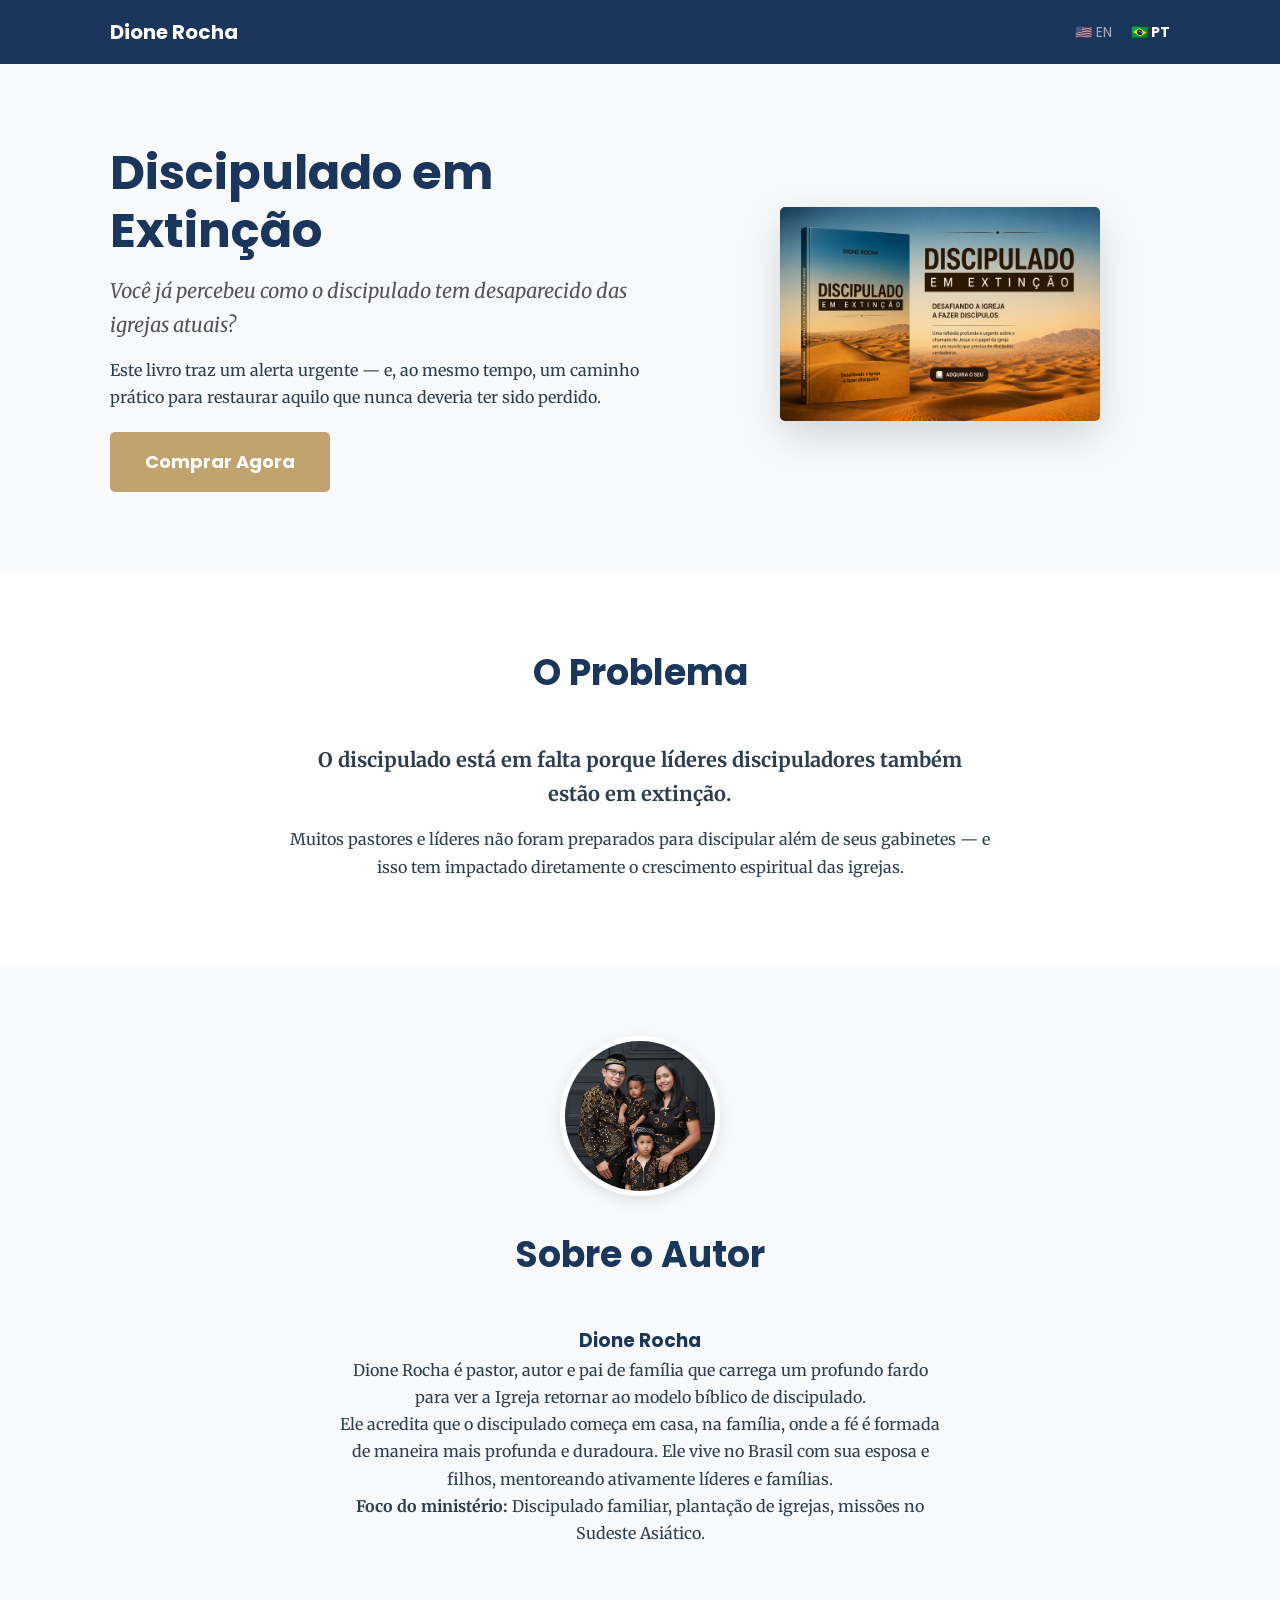
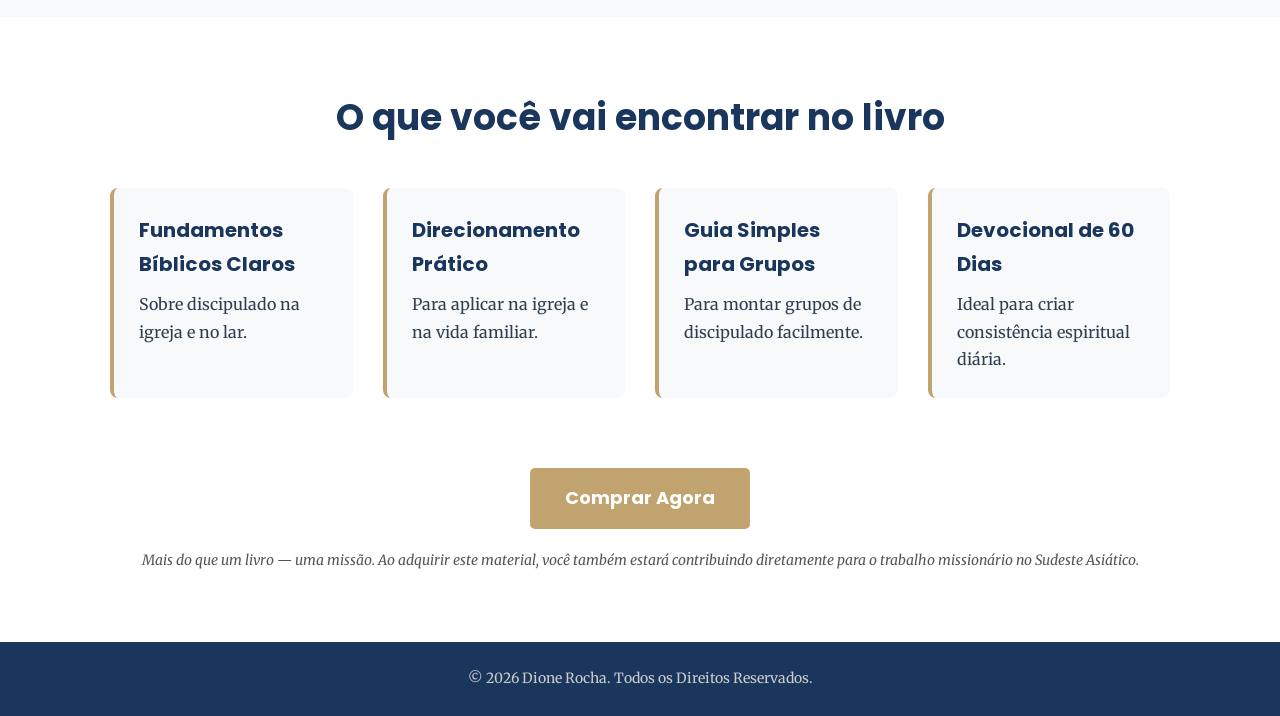
==== br.html @ 4b842c88 "Add files via upload" ====
<!DOCTYPE html>
<html lang="pt-BR">
<head>
    <meta charset="UTF-8">
    <meta name="viewport" content="width=device-width, initial-scale=1.0">
    <title>Dione Rocha - Discipulado em Extinção</title>
    <link rel="stylesheet" href="style.css">
    <link href="https://fonts.googleapis.com/css2?family=Poppins:wght@700&family=Merriweather:ital,wght@0,400;0,700;1,400&display=swap" rel="stylesheet">
</head>
<body>

    <nav class="navbar">
        <div class="container">
            <div class="logo">Dione Rocha</div>
            <div class="lang-switch">
                <a href="index.html">🇺🇸 EN</a>
                <a href="br.html" class="active">🇧🇷 PT</a>
            </div>
        </div>
    </nav>

    <header id="hero">
        <div class="container">
            <div class="hero-text">
                <h1>Discipulado em Extinção</h1>
                <p class="subtitle">Você já percebeu como o discipulado tem desaparecido das igrejas atuais?</p>
                <p>Este livro traz um alerta urgente — e, ao mesmo tempo, um caminho prático para restaurar aquilo que nunca deveria ter sido perdido.</p>
                <a href="https://go.hotmart.com/Q73504572A?dp=1" class="btn" target="_blank">Comprar Agora</a>
            </div>
            <div class="hero-img">
                <img src="img/Dione.jpeg" alt="Capa do Livro Discipulado em Extinção">
            </div>
        </div>
    </header>

    <section id="problem">
        <div class="container">
            <h2>O Problema</h2>
            <p class="lead">O discipulado está em falta porque líderes discipuladores também estão em extinção.</p>
            <p>Muitos pastores e líderes não foram preparados para discipular além de seus gabinetes — e isso tem impactado diretamente o crescimento espiritual das igrejas.</p>
        </div>
    </section>

    <section id="penulis">
        <div class="container">
            <div class="author-content">
                <div class="author-photo">
                    <img src="img/WhatsApp Image 2026-04-23 at 18.02.15.jpeg" alt="Dione Rocha com a Família">
                </div>
                <div class="author-bio">
                    <h2>Sobre o Autor</h2>
                    <h3>Dione Rocha</h3>
                    <p>Dione Rocha é pastor, autor e pai de família que carrega um profundo fardo para ver a Igreja retornar ao modelo bíblico de discipulado.</p>
                    <p>Ele acredita que o discipulado começa em casa, na família, onde a fé é formada de maneira mais profunda e duradoura. Ele vive no Brasil com sua esposa e filhos, mentoreando ativamente líderes e famílias.</p>
                    <p><strong>Foco do ministério:</strong> Discipulado familiar, plantação de igrejas, missões no Sudeste Asiático.</p>
                </div>
            </div>
        </div>
    </section>

    <section id="katalog">
        <div class="container">
            <h2>O que você vai encontrar no livro</h2>
            <div class="features-grid">
                <div class="feature-item">
                    <h3>Fundamentos Bíblicos Claros</h3>
                    <p>Sobre discipulado na igreja e no lar.</p>
                </div>
                <div class="feature-item">
                    <h3>Direcionamento Prático</h3>
                    <p>Para aplicar na igreja e na vida familiar.</p>
                </div>
                <div class="feature-item">
                    <h3>Guia Simples para Grupos</h3>
                    <p>Para montar grupos de discipulado facilmente.</p>
                </div>
                <div class="feature-item">
                    <h3>Devocional de 60 Dias</h3>
                    <p>Ideal para criar consistência espiritual diária.</p>
                </div>
            </div>
            <div class="cta-book">
                <a href="https://go.hotmart.com/Q73504572A?dp=1" class="btn" target="_blank">Comprar Agora</a>
                <p class="mission-note">Mais do que um livro — uma missão. Ao adquirir este material, você também estará contribuindo diretamente para o trabalho missionário no Sudeste Asiático.</p>
            </div>
        </div>
    </section>

    <footer>
        <p>© 2026 Dione Rocha. Todos os Direitos Reservados.</p>
    </footer>

</body>
</html>
---- style.css ----
* { 
    margin: 0; 
    padding: 0; 
    box-sizing: border-box; 
}

body { 
    font-family: 'Merriweather', serif; 
    color: #2c3e50; 
    line-height: 1.7; 
    background: #fff; 
}

h1, h2, h3 { 
    font-family: 'Poppins', sans-serif; 
    color: #1a365d; 
}

.container { 
    max-width: 1100px; 
    margin: 0 auto; 
    padding: 0 20px; 
}

.lead { 
    font-size: 20px; 
    font-weight: 700; 
    margin-bottom: 15px; 
}

/* NAVBAR ATAS + TOMBOL BAHASA */
.navbar {
    background: #1a365d;
    padding: 15px 0;
    position: sticky;
    top: 0;
    z-index: 100;
}
.navbar .container { 
    display: flex; 
    justify-content: space-between; 
    align-items: center; 
}
.logo { 
    color: white; 
    font-family: 'Poppins'; 
    font-weight: 700; 
    font-size: 20px; 
}
.lang-switch a {
    color: white; 
    text-decoration: none; 
    margin-left: 15px;
    opacity: 0.6; 
    font-size: 14px; 
    font-family: 'Poppins';
}
.lang-switch a.active, .lang-switch a:hover { 
    opacity: 1; 
    font-weight: bold; 
}

/* HERO - BAGIAN PALING ATAS */
#hero { 
    background: #f8f9fa; 
    padding: 80px 0; 
}
#hero .container { 
    display: flex; 
    align-items: center; 
    gap: 50px; 
}
.hero-text { flex: 1.2; }
.hero-text h1 { 
    font-size: 48px; 
    margin-bottom: 15px; 
    line-height: 1.2; 
}
.subtitle { 
    font-size: 20px; 
    font-style: italic; 
    margin-bottom: 15px; 
    color: #555; 
}
.hero-img { 
    flex: 1; 
    text-align: center; 
}
.hero-img img { 
    max-width: 320px; 
    box-shadow: 0 15px 40px rgba(0,0,0,0.15); 
    border-radius: 5px; 
}

/* TOMBOL BUY NOW / COMPRAR AGORA */
.btn {
    background: #c0a36e; 
    color: white; 
    padding: 15px 35px; 
    text-decoration: none; 
    border-radius: 5px; 
    display: inline-block;
    font-family: 'Poppins', sans-serif;
    font-weight: 700;
    font-size: 18px;
    transition: 0.3s;
    margin-top: 20px;
}
.btn:hover { 
    background: #a88b5a; 
    transform: translateY(-2px); 
}

/* SEMUA SECTION */
section { 
    padding: 70px 0; 
    text-align: center; 
}
section h2 { 
    font-size: 36px; 
    margin-bottom: 40px; 
}

/* BAGIAN PROBLEM */
#problem { background: white; }
#problem p { 
    max-width: 700px; 
    margin: 0 auto 15px auto; 
}

/* BAGIAN PENULIS DIONE ROCHA */
#penulis { background: #f8f9fa; }
#penulis img { 
    width: 160px; 
    height: 160px; 
    object-fit: cover; 
    border-radius: 50%; 
    margin-bottom: 20px; 
    border: 5px solid white; 
    box-shadow: 0 5px 15px rgba(0,0,0,0.1); 
}
#penulis p { 
    max-width: 600px; 
    margin: 0 auto; 
}

/* BAGIAN ISI BUKU - 4 KOTAK */
#katalog { background: white; }
.features-grid { 
    display: grid; 
    grid-template-columns: repeat(auto-fit, minmax(240px, 1fr)); 
    gap: 30px; 
    text-align: left;
    margin-bottom: 50px;
}
.feature-item { 
    background: #f8f9fa; 
    padding: 25px; 
    border-radius: 8px; 
    border-left: 4px solid #c0a36e;
}
.feature-item h3 { 
    font-size: 20px; 
    margin-bottom: 10px; 
}
.cta-book { margin-top: 20px; }
.mission-note { 
    font-size: 14px; 
    margin-top: 20px; 
    color: #555; 
    font-style: italic; 
}

/* FOOTER BAWAH */
footer { 
    background: #1a365d; 
    color: #ccc; 
    text-align: center; 
    padding: 25px 0; 
    font-size: 14px; 
}

/* TAMPILAN HP */
@media (max-width: 900px) {
    #hero .container { 
        flex-direction: column; 
        text-align: center; 
    }
    .hero-text h1 { font-size: 36px; }
    .hero-img { 
        order: -1; 
        margin-bottom: 30px; 
    }
}
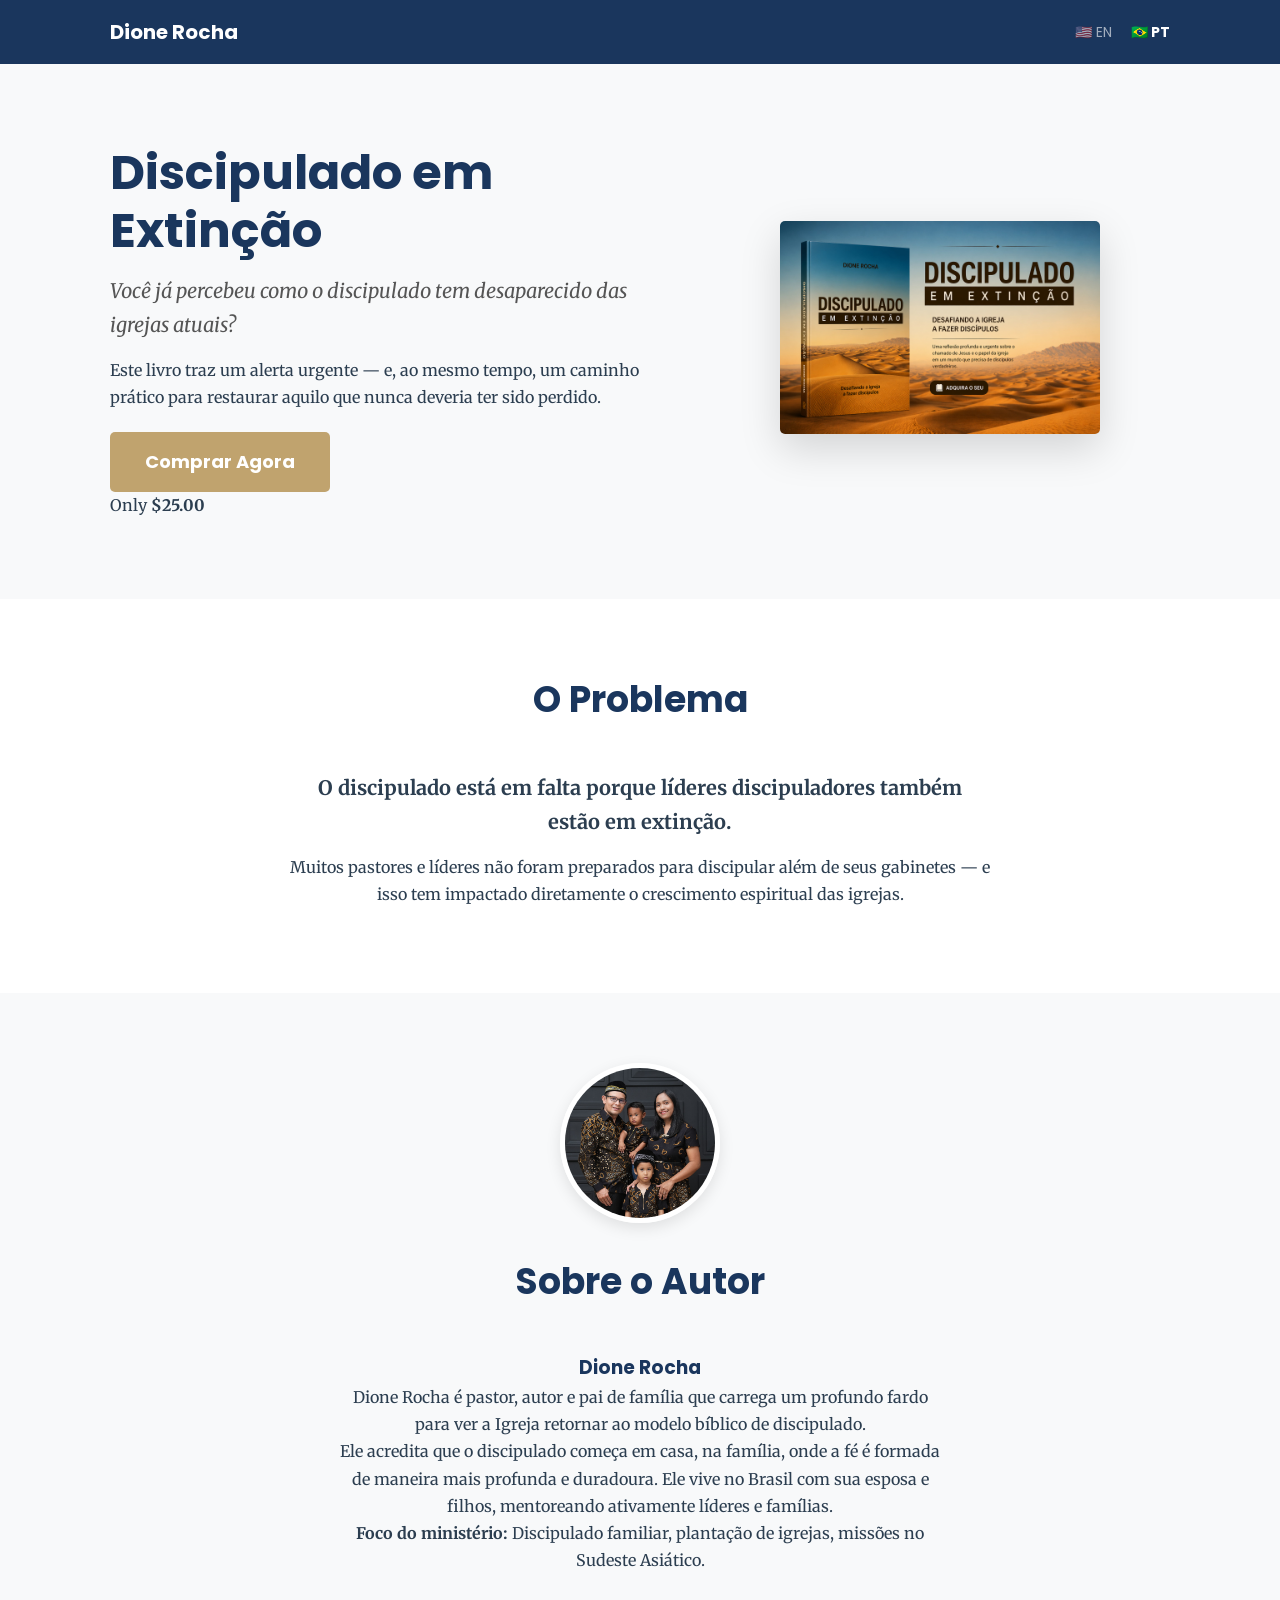
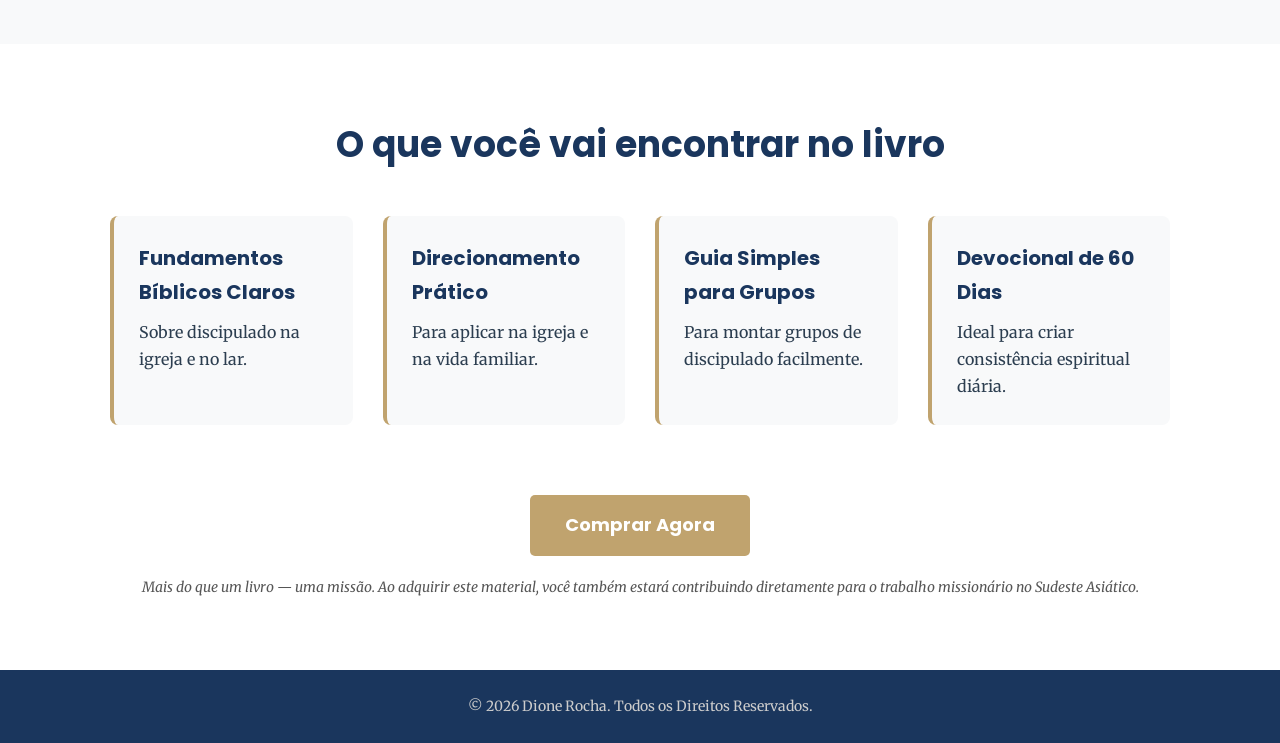
==== commit a7033581: "Update br.html" ====
--- a/br.html
+++ b/br.html
@@ -26,6 +26,7 @@
                 <p class="subtitle">Você já percebeu como o discipulado tem desaparecido das igrejas atuais?</p>
                 <p>Este livro traz um alerta urgente — e, ao mesmo tempo, um caminho prático para restaurar aquilo que nunca deveria ter sido perdido.</p>
                 <a href="https://go.hotmart.com/Q73504572A?dp=1" class="btn" target="_blank">Comprar Agora</a>
+                <p class="price-text">Only <strong>$25.00</strong></p>
             </div>
             <div class="hero-img">
                 <img src="img/Dione.jpeg" alt="Capa do Livro Discipulado em Extinção">
@@ -91,4 +92,4 @@
     </footer>
 
 </body>
-</html>+</html>
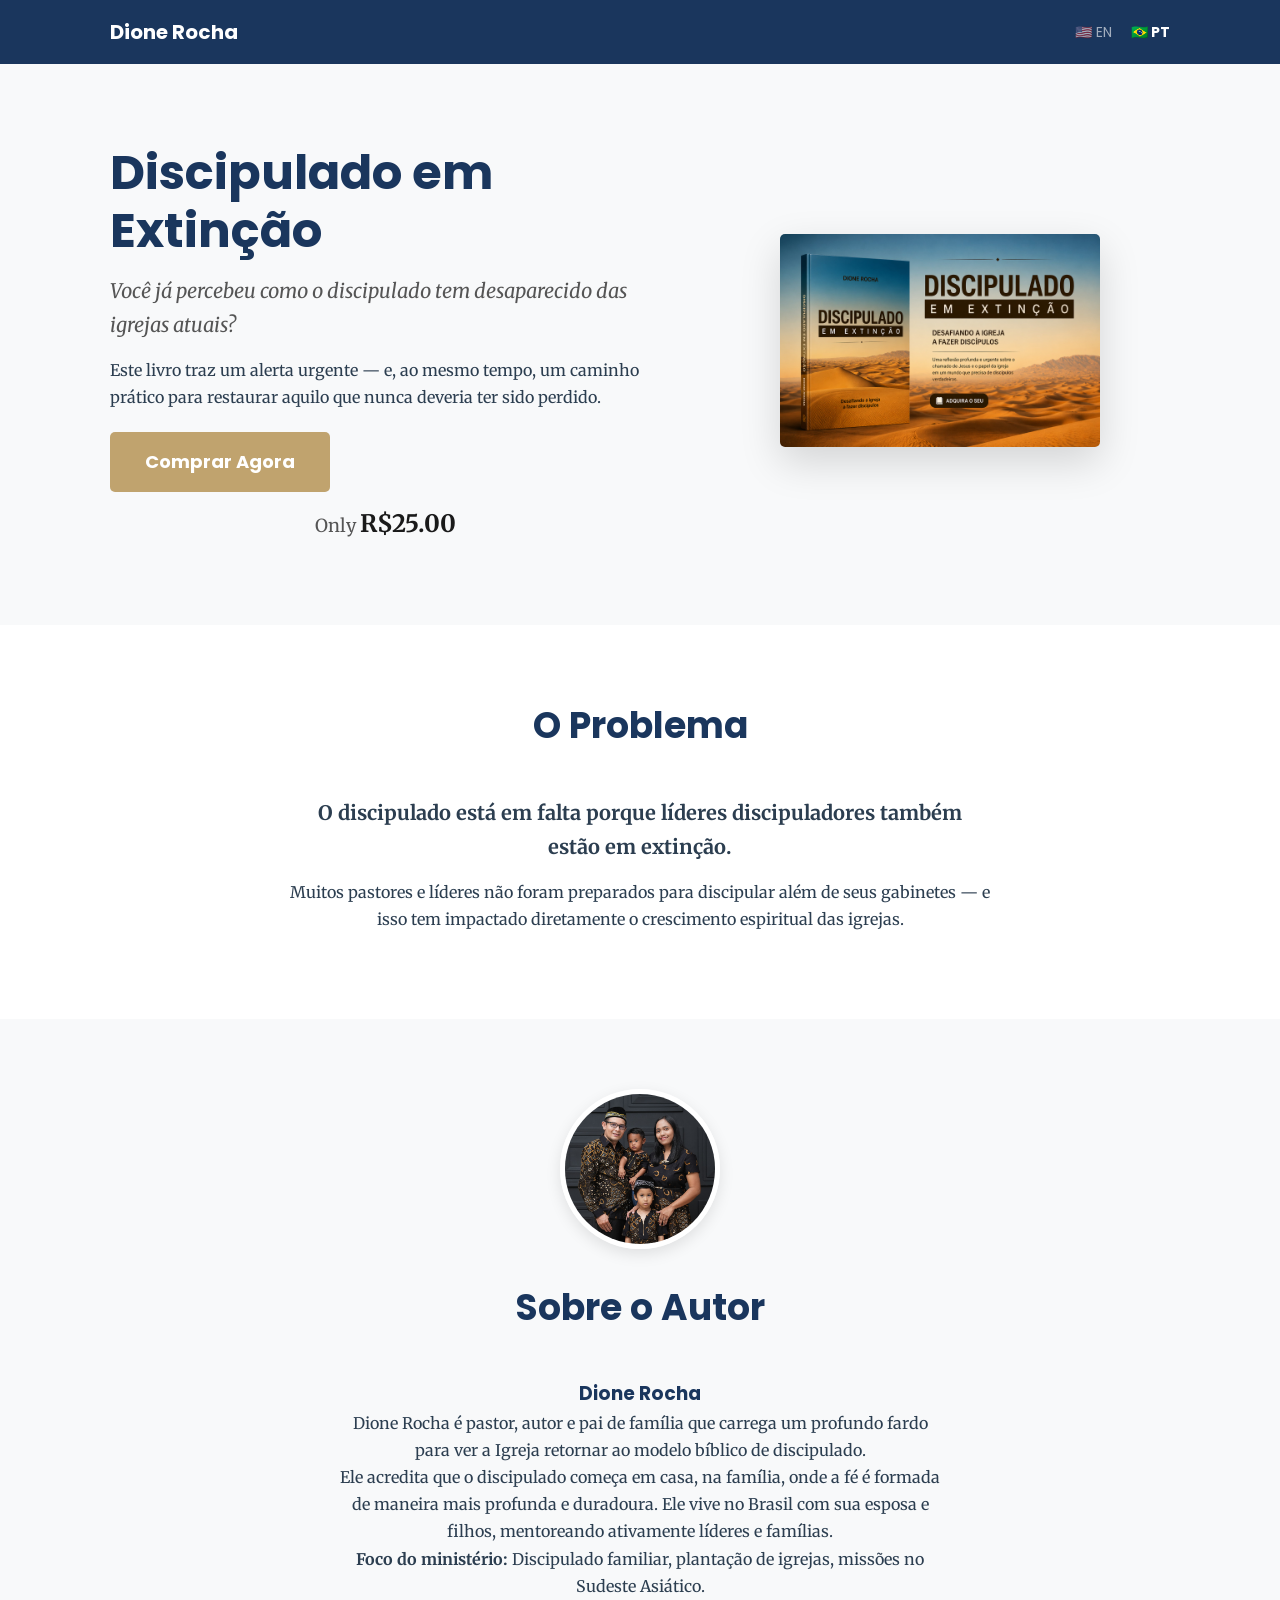
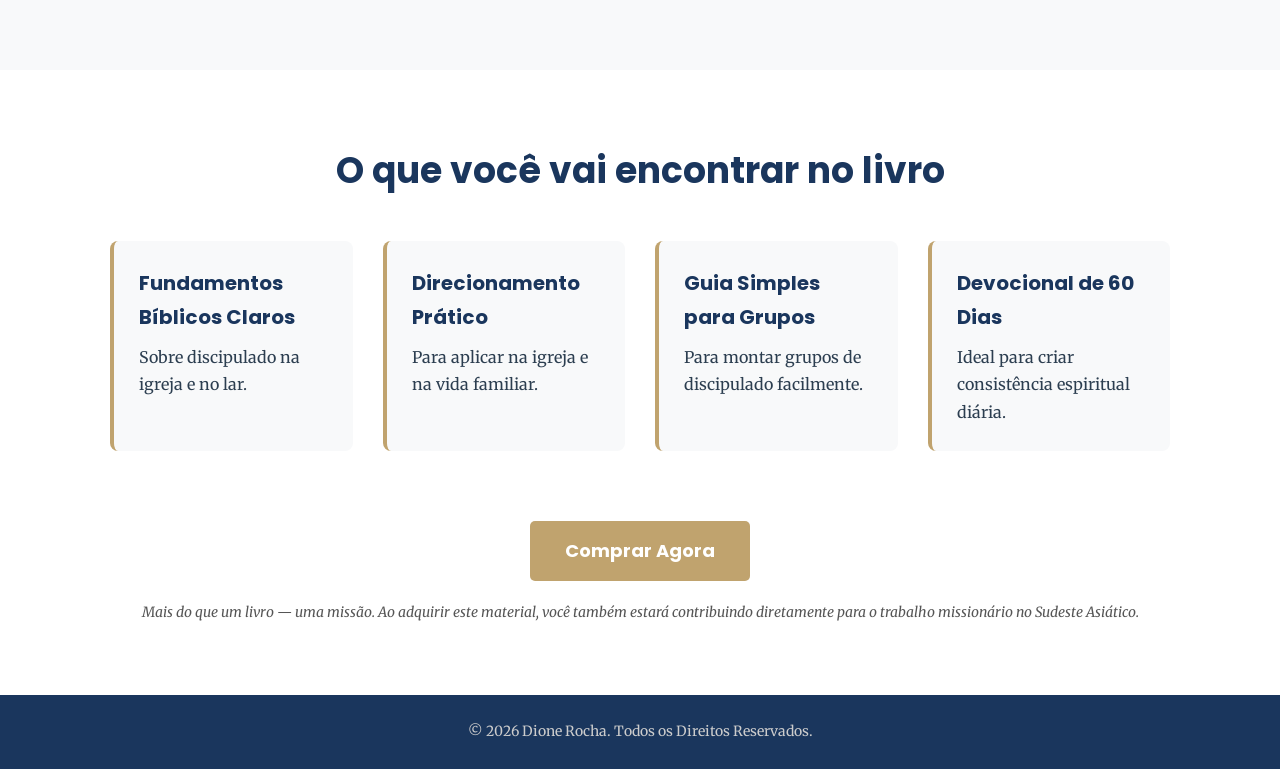
==== commit da38e839: "Update br.html" ====
--- a/br.html
+++ b/br.html
@@ -26,7 +26,7 @@
                 <p class="subtitle">Você já percebeu como o discipulado tem desaparecido das igrejas atuais?</p>
                 <p>Este livro traz um alerta urgente — e, ao mesmo tempo, um caminho prático para restaurar aquilo que nunca deveria ter sido perdido.</p>
                 <a href="https://go.hotmart.com/Q73504572A?dp=1" class="btn" target="_blank">Comprar Agora</a>
-                <p class="price-text">Only <strong>$25.00</strong></p>
+                <p class="price-text">Only <strong>R$25.00</strong></p>
             </div>
             <div class="hero-img">
                 <img src="img/Dione.jpeg" alt="Capa do Livro Discipulado em Extinção">
--- a/style.css
+++ b/style.css
@@ -191,4 +191,16 @@
         order: -1; 
         margin-bottom: 30px; 
     }
-}+}
+
+   .price-text {
+       margin-top: 12px;
+       font-size: 18px;
+       color: #555;
+       text-align: center;
+   }
+   .price-text strong {
+       color: #1a1a1a;
+       font-size: 24px;
+       font-weight: 700;
+   }
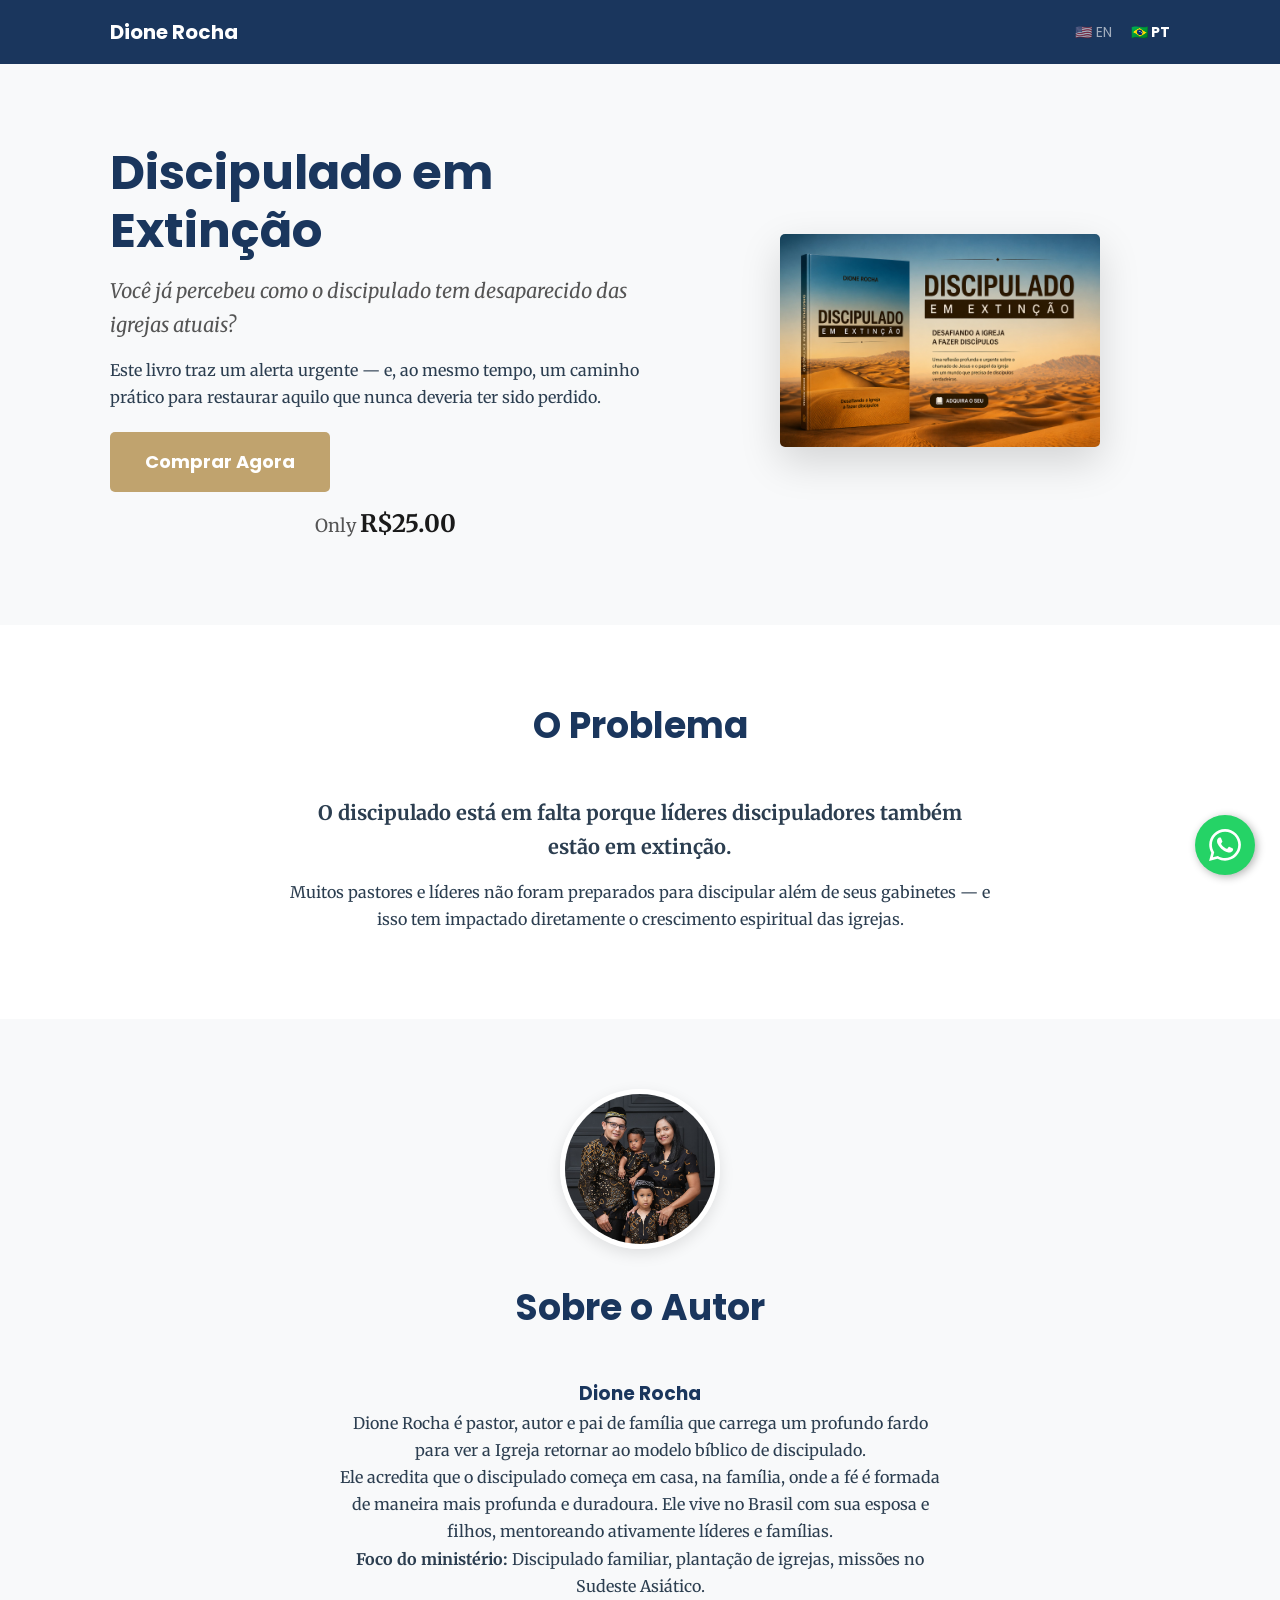
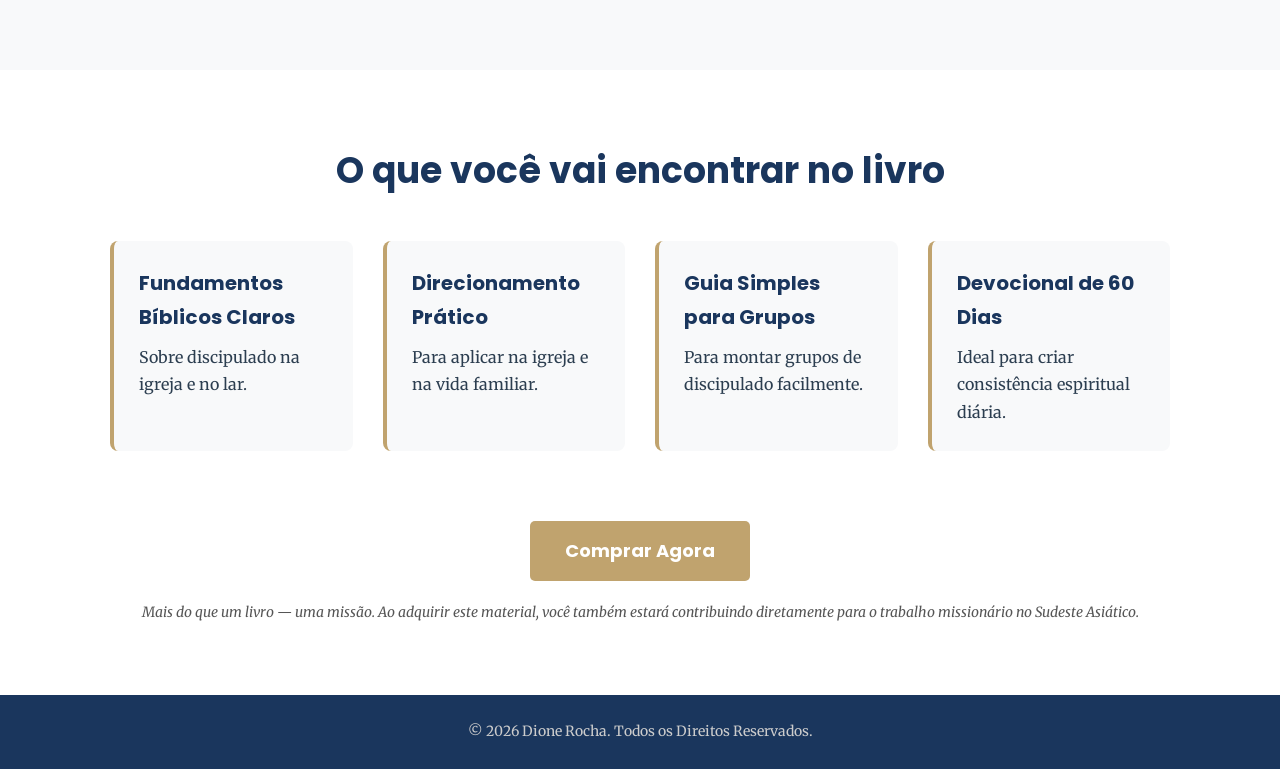
==== commit af2aff39: "Update br.html" ====
--- a/br.html
+++ b/br.html
@@ -91,5 +91,14 @@
         <p>© 2026 Dione Rocha. Todos os Direitos Reservados.</p>
     </footer>
 
+    <!-- WhatsApp Floating Button -->
+<a href="https://wa.me/6289670915281?text=Ol%C3%A1%20Dione,%20tenho%20interesse%20no%20seu%20livro" 
+   class="whatsapp-float" 
+   target="_blank">
+    <svg xmlns="http://www.w3.org/2000/svg" width="32" height="32" viewBox="0 0 24 24" fill="white">
+        <path d="M.057 24l1.687-6.163c-1.041-1.804-1.588-3.849-1.587-5.946.003-6.556 5.338-11.891 11.893-11.891 3.181.001 6.167 1.24 8.413 3.488 2.245 2.248 3.481 5.236 3.48 8.414-.003 6.557-5.338 11.892-11.893 11.892-1.99-.001-3.951-.5-5.688-1.448l-6.305 1.654zm6.597-3.807c1.676.995 3.276 1.591 5.392 1.592 5.448 0 9.886-4.434 9.889-9.885.002-5.462-4.415-9.89-9.881-9.892-5.452 0-9.887 4.434-9.889 9.884-.001 2.225.651 3.891 1.746 5.634l-.999 3.648 3.742-.981zm11.387-5.464c-.074-.124-.272-.198-.57-.347-.297-.149-1.758-.868-2.031-.967-.272-.099-.47-.149-.669.149-.198.297-.768.967-.941 1.165-.173.198-.347.223-.644.074-.297-.149-1.255-.462-2.39-1.475-.883-.788-1.48-1.761-1.653-2.059-.173-.297-.018-.458.13-.606.134-.133.297-.347.446-.521.151-.172.2-.296.3-.495.099-.198.05-.372-.025-.521-.075-.148-.669-1.611-.916-2.206-.242-.579-.487-.501-.669-.51l-.57-.01c-.198 0-.52.074-.792.372s-1.04 1.016-1.04 2.479 1.065 2.876 1.213 3.074c.149.198 2.095 3.2 5.076 4.487.709.306 1.263.489 1.694.626.712.226 1.36.194 1.872.118.571-.085 1.758-.719 2.006-1.413.248-.695.248-1.29.173-1.414z"/>
+    </svg>
+</a>
+
 </body>
 </html>
--- a/style.css
+++ b/style.css
@@ -204,3 +204,25 @@
        font-size: 24px;
        font-weight: 700;
    }
+
+   .whatsapp-float {
+       position: fixed;
+       width: 60px;
+       height: 60px;
+       bottom: 25px;
+       right: 25px;
+       background-color: #25D366;
+       color: #FFF;
+       border-radius: 50px;
+       text-align: center;
+       box-shadow: 2px 2px 8px rgba(0,0,0,0.3);
+       z-index: 1000;
+       display: flex;
+       align-items: center;
+       justify-content: center;
+       transition: all 0.3s ease;
+   }
+   .whatsapp-float:hover {
+       background-color: #128C7E;
+       transform: scale(1.1);
+   }
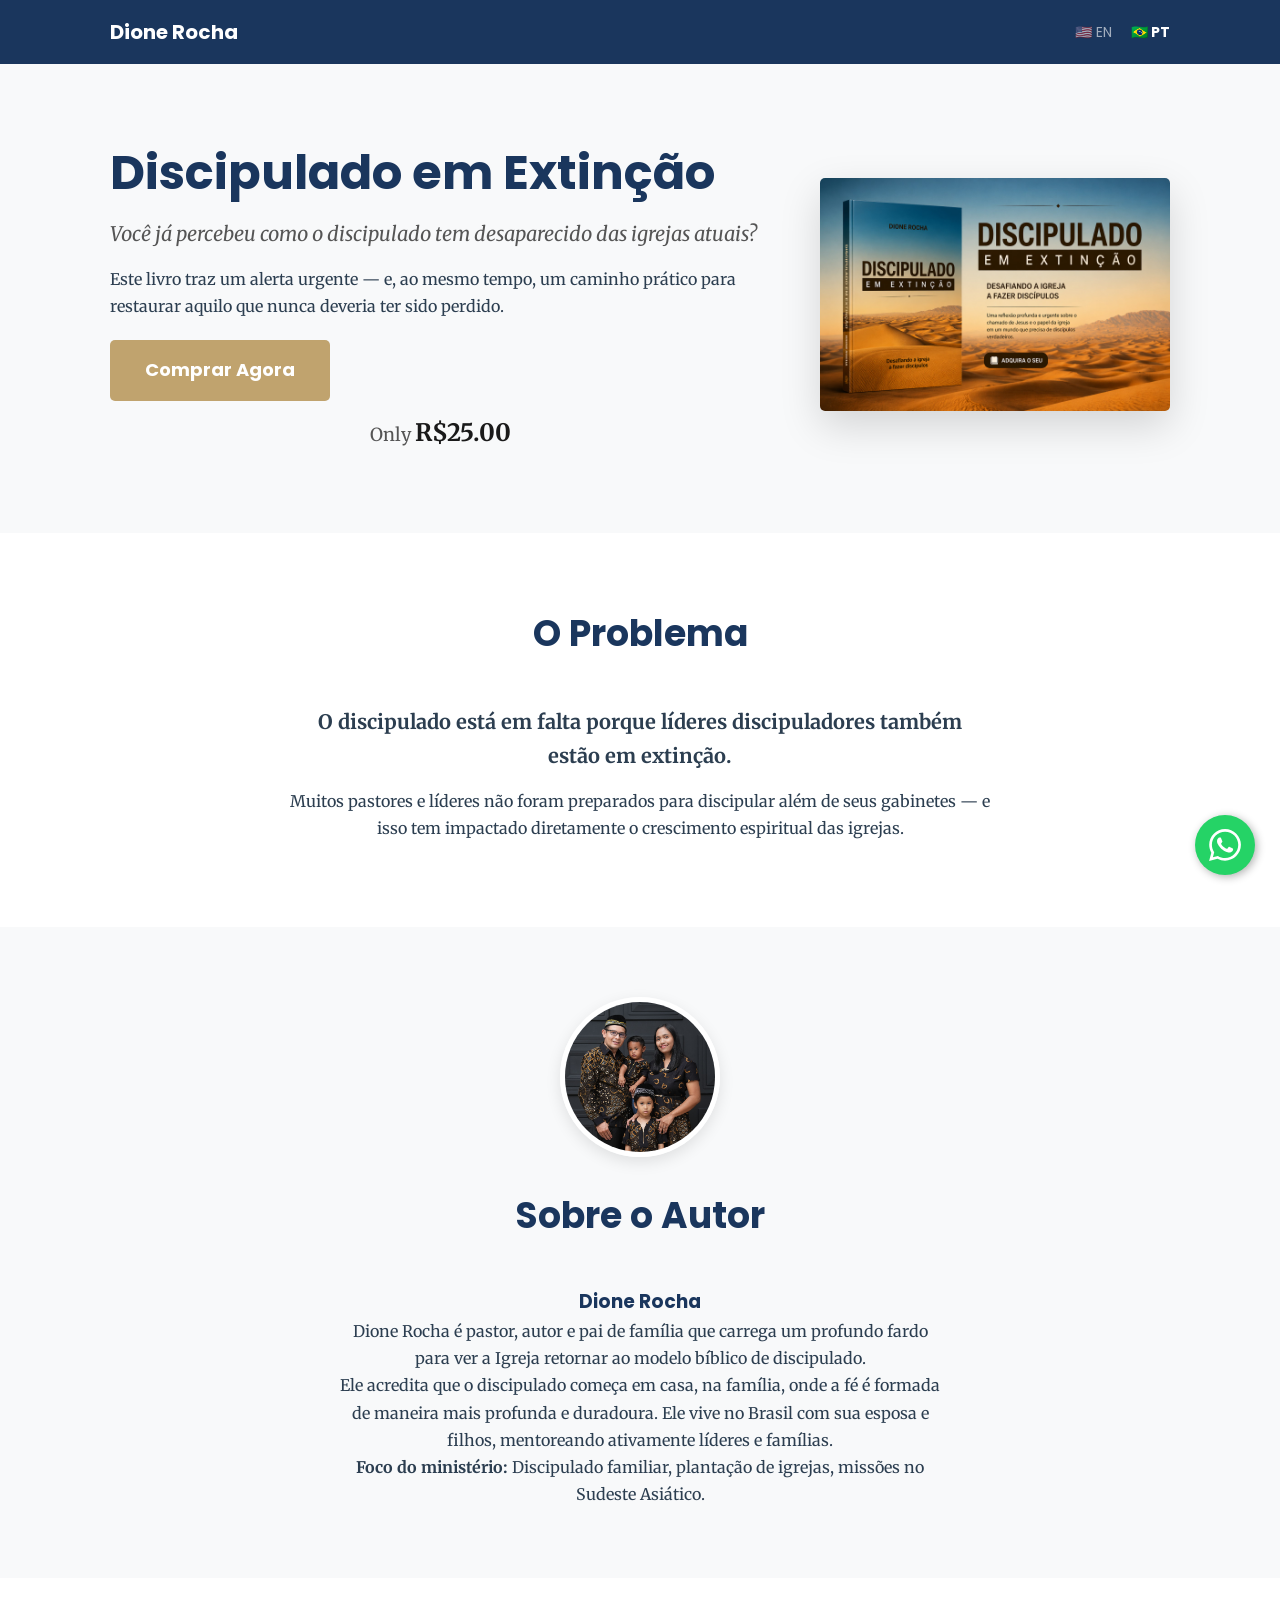
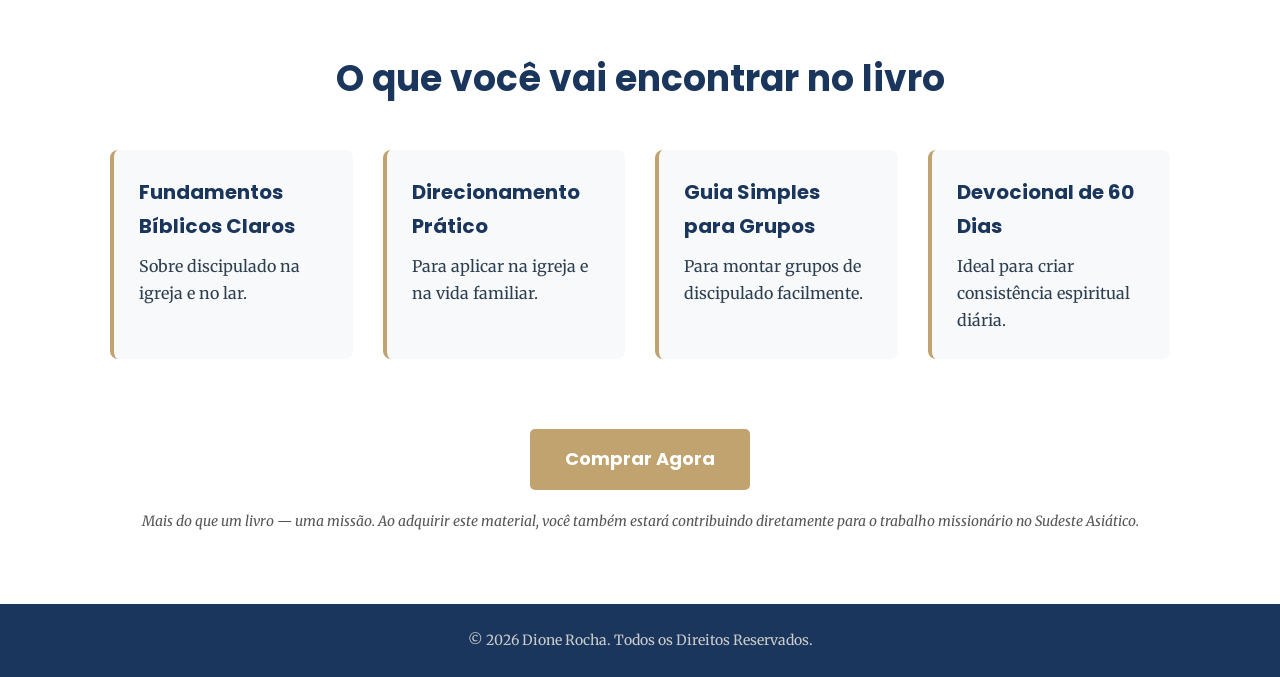
==== commit 018b70ec: "Update br.html" ====
--- a/br.html
+++ b/br.html
@@ -4,7 +4,7 @@
     <meta charset="UTF-8">
     <meta name="viewport" content="width=device-width, initial-scale=1.0">
     <title>Dione Rocha - Discipulado em Extinção</title>
-    <link rel="stylesheet" href="style.css">
+    <link rel="stylesheet" href="style.css"=v2>
     <link href="https://fonts.googleapis.com/css2?family=Poppins:wght@700&family=Merriweather:ital,wght@0,400;0,700;1,400&display=swap" rel="stylesheet">
 </head>
 <body>
--- a/style.css
+++ b/style.css
@@ -82,14 +82,11 @@
     margin-bottom: 15px; 
     color: #555; 
 }
-.hero-img { 
-    flex: 1; 
-    text-align: center; 
-}
+
 .hero-img img { 
-    max-width: 320px; 
+    max-width: 350px; 
     box-shadow: 0 15px 40px rgba(0,0,0,0.15); 
-    border-radius: 5px; 
+    border-radius: 5px;  
 }
 
 /* TOMBOL BUY NOW / COMPRAR AGORA */
